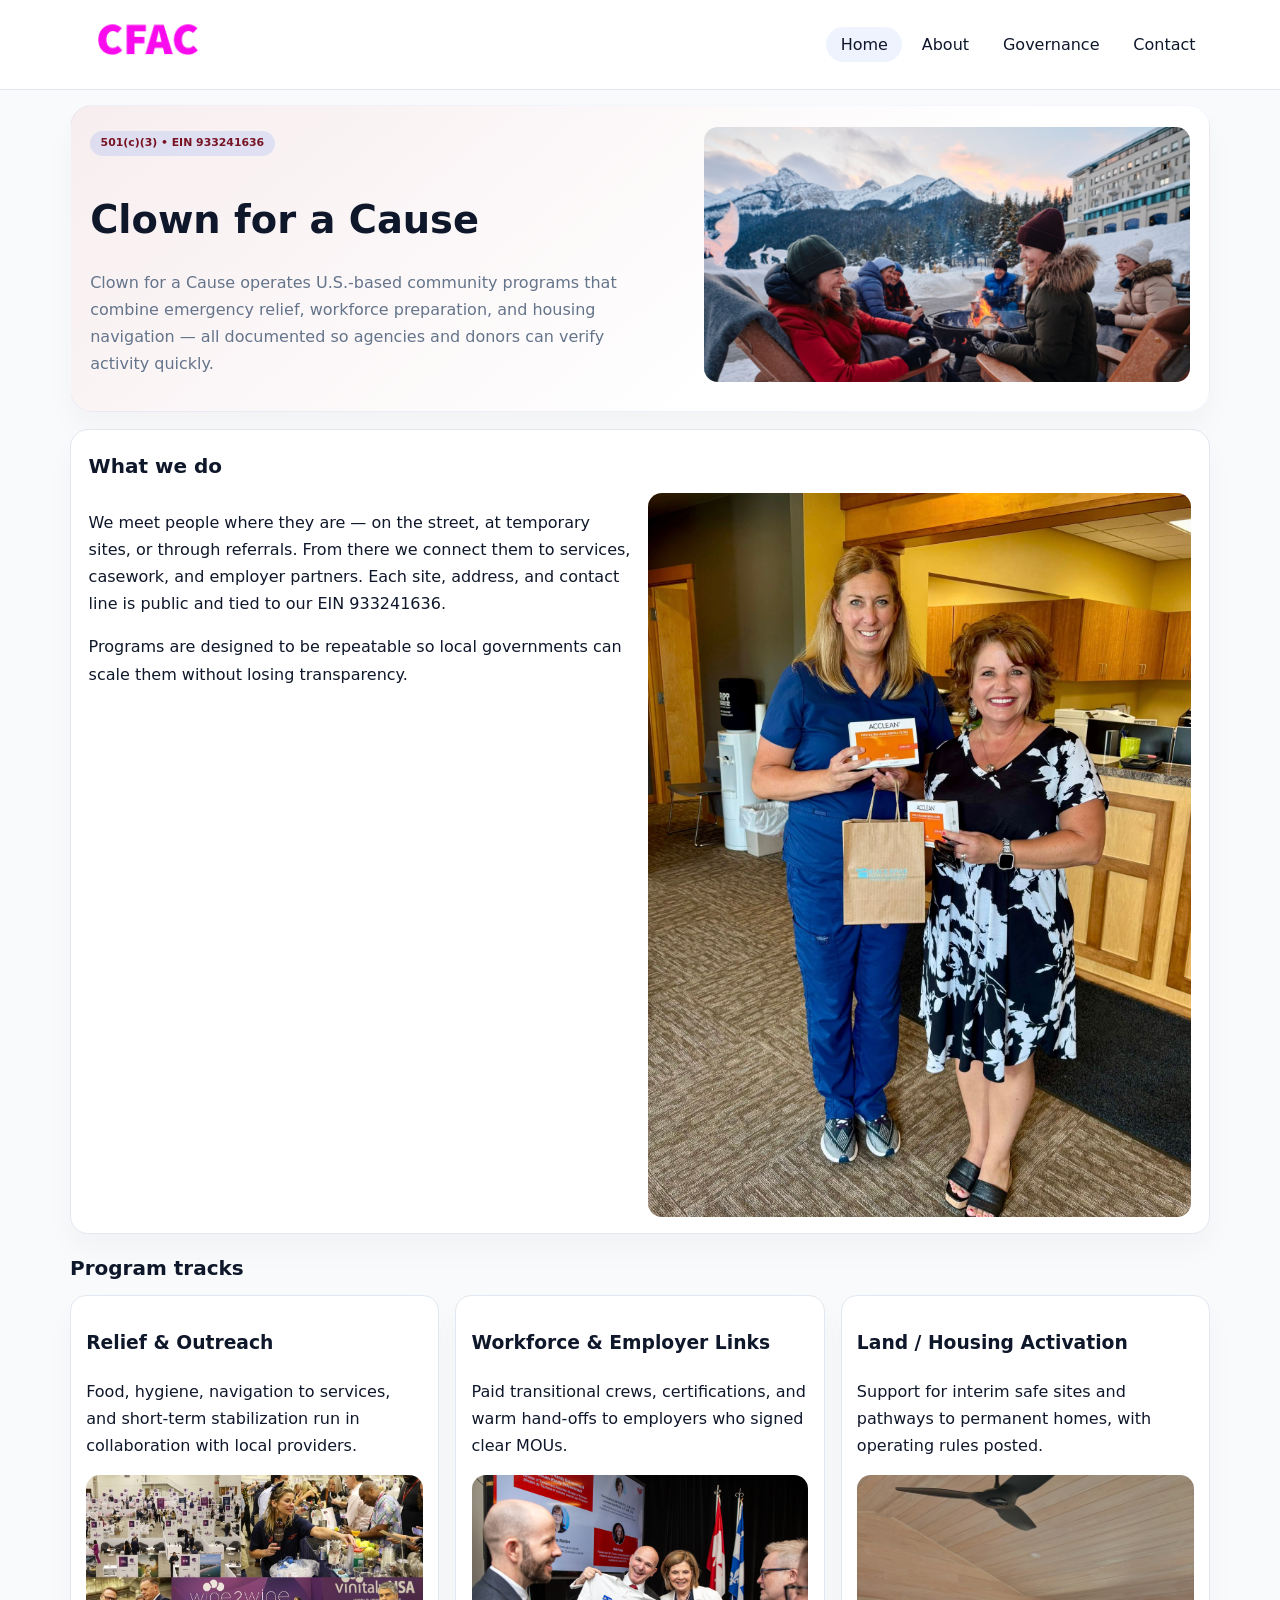
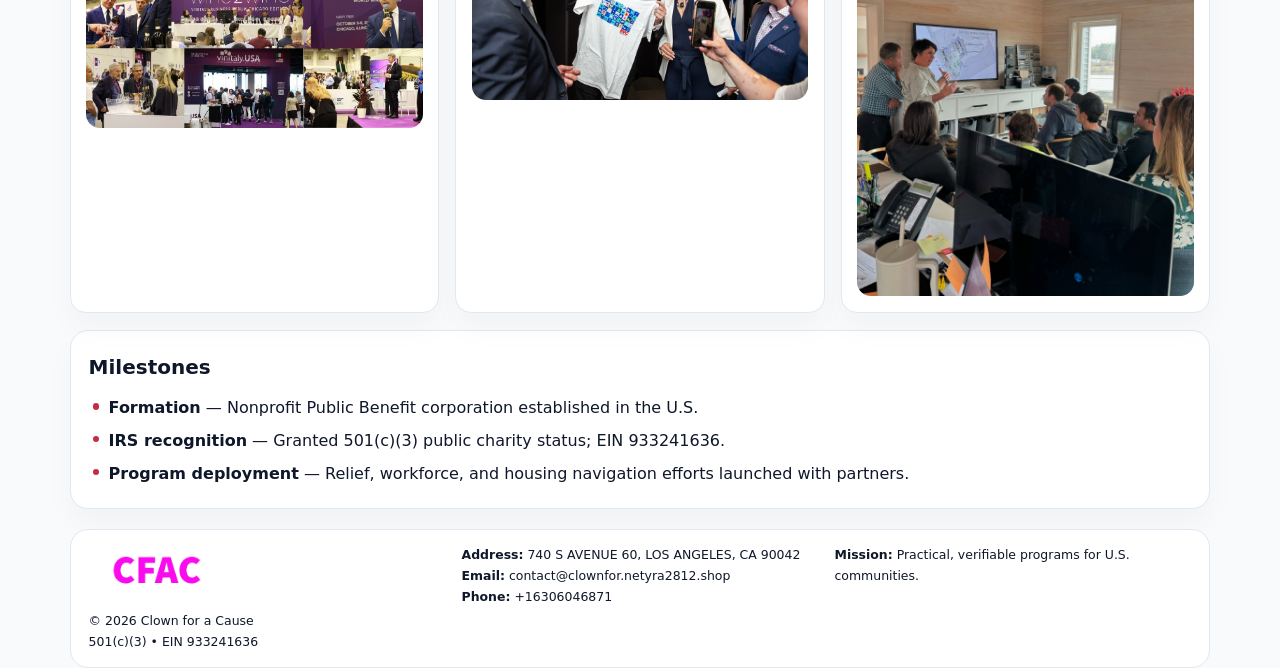
==== index.html @ 6c493fd5 "Initial commit" ====
<!doctype html><html lang="en"><head>
<meta charset="utf-8">
<meta name="viewport" content="width=device-width,initial-scale=1">
<title>Clown for a Cause – Nonprofit • 2025</title>
<link rel="stylesheet" href="assets/styles.css">
<link rel="icon" href="images/logo.png">
<meta name="data-ein" content="933241636">
<meta name="data-name" content="Clown for a Cause">
<meta name="data-email" content="contact@clownfor.netyra2812.shop">
<meta name="data-phone" content="+16306046871">
<meta name="data-address" content="740 S AVENUE 60,
LOS ANGELES, CA 90042">
<meta name="data-map" content="740+S+AVENUE+60,+LOS+ANGELES,+CA+90042">
  <meta name="description" content="Dedicated to community services, education, and direct relief, Clown for a Cause collaborates with neighbors and partners to deliver practical help and long-term impact.">
</head><body>
<div style="position:absolute;left:-9999px;top:-9999px;opacity:0" data-uniq="{{UNIQUE_BLOB}}">
  <span>Dedicated to community services, education, and direct relief, Clown for a Cause collaborates with neighbors and partners to deliver practical help and long-term impact.</span><svg width="12" height="12" viewBox="0 0 12 12" xmlns="http://www.w3.org/2000/svg"><circle cx="6" cy="6" r="5" fill="#2563eb"/></svg><img src="images/about.jpg" width="1" height="1" alt="" loading="lazy"/>
</div>

<header>
  <div class="topbar">
    <a href="index.html"><img src="images/logo.png" style="width:155px" alt=""></a>
    <nav>
      <a class="active" href="index.html">Home</a>
      <a href="about.html">About</a>
      <a href="governance.html">Governance</a>
      <a href="contact.html">Contact</a>
    </nav>
  </div>
</header>

<section class="c28c4a67181">
  <div>
    <span class="ce6b9979d4e">501(c)(3) • EIN 933241636</span>
    <h1>Clown for a Cause</h1>
    <p class="cce5b4a98d4">Clown for a Cause operates U.S.-based community programs that combine emergency relief, workforce preparation, and housing navigation — all documented so agencies and donors can verify activity quickly.</p>
  </div>
  <img src="images/hero.jpg" alt="Community program">
</section>

<section class="section">
  <div class="panel">
    <h2>What we do</h2>
    <div class="twocol">
      <div>
        <p>We meet people where they are — on the street, at temporary sites, or through referrals. From there we connect them to services, casework, and employer partners. Each site, address, and contact line is public and tied to our EIN 933241636.</p>
        <p>Programs are designed to be repeatable so local governments can scale them without losing transparency.</p>
      </div>
      <div>
        <img src="images/community.jpg" alt="Community work">
      </div>
    </div>
  </div>
</section>

<section class="section">
  <h2>Program tracks</h2>
  <div class="cards">
    <article class="c3ac89c2c85">
      <h3>Relief & Outreach</h3>
      <p>Food, hygiene, navigation to services, and short-term stabilization run in collaboration with local providers.</p>
      <img src="images/relief.jpg" alt="" style="margin-top:.6rem">
    </article>
    <article class="c3ac89c2c85">
      <h3>Workforce & Employer Links</h3>
      <p>Paid transitional crews, certifications, and warm hand-offs to employers who signed clear MOUs.</p>
      <img src="images/jobs.jpg" alt="" style="margin-top:.6rem">
    </article>
    <article class="c3ac89c2c85">
      <h3>Land / Housing Activation</h3>
      <p>Support for interim safe sites and pathways to permanent homes, with operating rules posted.</p>
      <img src="images/land.jpg" alt="" style="margin-top:.6rem">
    </article>
  </div>
</section>

<section class="section">
  <div class="panel">
    <h2>Milestones</h2>
    <ul class="timeline">
      <li><strong>Formation</strong> — Nonprofit Public Benefit corporation established in the U.S.</li>
      <li><strong>IRS recognition</strong> — Granted 501(c)(3) public charity status; EIN 933241636.</li>
      <li><strong>Program deployment</strong> — Relief, workforce, and housing navigation efforts launched with partners.</li>
    </ul>
  </div>
</section>

<footer>
  <div class="footer-grid">
    <div>
      <img src="images/logo.png" style="width:135px;margin-bottom:.35rem" alt="">
      <div class="small">© <span id="year"></span> Clown for a Cause</div>
      <div class="small">501(c)(3) • EIN 933241636</div>
    </div>
    <div>
      <div class="small"><strong>Address:</strong> 740 S AVENUE 60,
LOS ANGELES, CA 90042</div>
      <div class="small"><strong>Email:</strong> <a href="mailto:contact@clownfor.netyra2812.shop">contact@clownfor.netyra2812.shop</a></div>
      <div class="small"><strong>Phone:</strong> <a href="tel:+16306046871">+16306046871</a></div>
    </div>
    <div>
      <div class="small"><strong>Mission:</strong> Practical, verifiable programs for U.S. communities.</div>
    </div>
  </div>
</footer>

<script>
(function(){
  function m(n){const e=document.querySelector('meta[name="'+n+'"]');return e?e.content:'';}
  function h(s){let x=2166136261>>>0;for(let i=0;i<s.length;i++){x^=s.charCodeAt(i);x=(x*16777619)>>>0;}return x>>>0;}
  const key = h((m('data-ein')||m('data-name')||'0').replace(/\s+/g,''));
  const H = key % 360, S = 55 + (key % 18), L = 47;
  const r = document.documentElement;
  r.style.setProperty('--brand',`hsl(${H} ${S}% ${L}%)`);
  r.style.setProperty('--brand-ink',`hsl(${H} ${Math.min(95,S+10)}% ${Math.max(20,L-20)}%)`);
  r.style.setProperty('--soft',`hsl(${H} ${Math.max(35,S-25)}% 95%)`);
  const y=document.getElementById('year');if(y)y.textContent=new Date().getFullYear();
})();
</script>
</body></html>
---- assets/styles.css ----
:root{
  --ink:#0f172a;
  --muted:#64748b;
  --line:#e2e8f0;
  --paper:#fff;
  --brand:#2563eb;
  --brand-ink:#1e40af;
  --soft:#eff6ff;
  --r:18px;
  --sh:0 16px 30px rgba(15,23,42,.03);
}
*{box-sizing:border-box}
html,body{height:100%}
body{
  margin:0;
  background:#f8fafc;
  color:var(--ink);
  font-family:Inter,system-ui,-apple-system,BlinkMacSystemFont,"Segoe UI",Arial,sans-serif;
  line-height:1.7;
}
img{max-width:100%;height:auto;display:block;border-radius:14px}
a{color:var(--brand);text-decoration:none}
a:hover{text-decoration:underline}

/* NAV */
header{background:#fff;border-bottom:1px solid var(--line);position:sticky;top:0;z-index:15}
.topbar{
  width:min(1140px,94%);
  margin:0 auto;
  display:flex;
  align-items:center;
  justify-content:space-between;
  gap:1rem;
  padding:.6rem 0;
}
.topbar nav a{
  padding:.5rem .9rem;
  border-radius:999px;
  color:var(--ink);
  font-weight:500;
}
.topbar nav a.active,
.topbar nav a:hover{
  background:rgba(37,99,235,.08);
  text-decoration:none;
}

/* HERO */
.c28c4a67181{
  width:min(1140px,94%);
  margin:.95rem auto 0;
  background:linear-gradient(140deg,var(--soft),#fff 65%);
  border:1px solid rgba(37,99,235,.05);
  border-radius:22px;
  display:grid;
  grid-template-columns:1.1fr .9fr;
  gap:1.2rem;
  padding:1.3rem 1.2rem 1.1rem;
  box-shadow:var(--sh);
}
.c28c4a67181 h1{font-size:clamp(1.8rem,3vw,2.55rem);margin-bottom:.4rem}
.c28c4a67181 .cce5b4a98d4{color:var(--muted);max-width:550px}
.ce6b9979d4e{
  display:inline-block;
  background:rgba(37,99,235,.12);
  color:var(--brand-ink);
  padding:.2rem .65rem;
  border-radius:999px;
  font-weight:600;
  font-size:.68rem;
}

/* SECTION */
.section{
  width:min(1140px,94%);
  margin:1.05rem auto 0;
}
.panel{
  background:#fff;border:1px solid var(--line);border-radius:18px;
  padding:1rem 1.1rem;box-shadow:var(--sh);
}
h2{font-size:1.25rem;margin:.2rem 0 .6rem}

/* grids */
.cards{
  display:grid;
  grid-template-columns:repeat(auto-fit,minmax(230px,1fr));
  gap:1rem;
}
.c3ac89c2c85{
  background:#fff;border:1px solid var(--line);border-radius:16px;
  padding:.8rem .95rem 1rem;box-shadow:var(--sh);
}
.twocol{
  display:grid;grid-template-columns:1fr 1fr;gap:1rem;align-items:start;
}

/* timeline */
.timeline{list-style:none;margin:.5rem 0 0;padding:0}
.timeline li{position:relative;padding-left:1.25rem;margin:.35rem 0}
.timeline li::before{
  content:"";position:absolute;left:.25rem;top:.58rem;width:.4rem;height:.4rem;border-radius:999px;background:var(--brand)
}

/* contact form */
button,input,textarea{font:inherit}
.contact-form{display:grid;gap:12px;max-width:760px}
.contact-form .row-2{display:grid;grid-template-columns:1fr 1fr;gap:12px}
.contact-form input,
.contact-form textarea{
  width:100%;padding:.85rem 1rem;border:1px solid var(--line);
  border-radius:14px;background:#fff;
}
.contact-form textarea{resize:vertical}
.contact-form button{
  width:auto;justify-self:start;padding:.8rem 1.35rem;background:var(--brand);
  color:#fff;border:0;border-radius:14px;cursor:pointer
}
.contact-form button:hover{background:var(--brand-ink)}

/* footer */
footer{
  width:min(1140px,94%);
  margin:1.2rem auto 1.1rem;
  background:#fff;
  border:1px solid var(--line);
  border-radius:18px;
  padding:.9rem 1.1rem;
}
.footer-grid{
  display:grid;grid-template-columns:repeat(auto-fit,minmax(220px,1fr));
  gap:1rem
}
/* chữ footer đậm hơn cho dễ nhìn */
.small{
  color:#0f172a;   /* đậm hơn */
  font-size:.78rem;
}
.small a{color:#0f172a;text-decoration:none}
.small a:hover{text-decoration:underline}

/* responsive */
@media(max-width:940px){
  .c28c4a67181{grid-template-columns:1fr}
  .twocol{grid-template-columns:1fr}
}
@media(max-width:640px){
  .topbar{flex-wrap:wrap;justify-content:center}
  .contact-form .row-2{grid-template-columns:1fr}
}
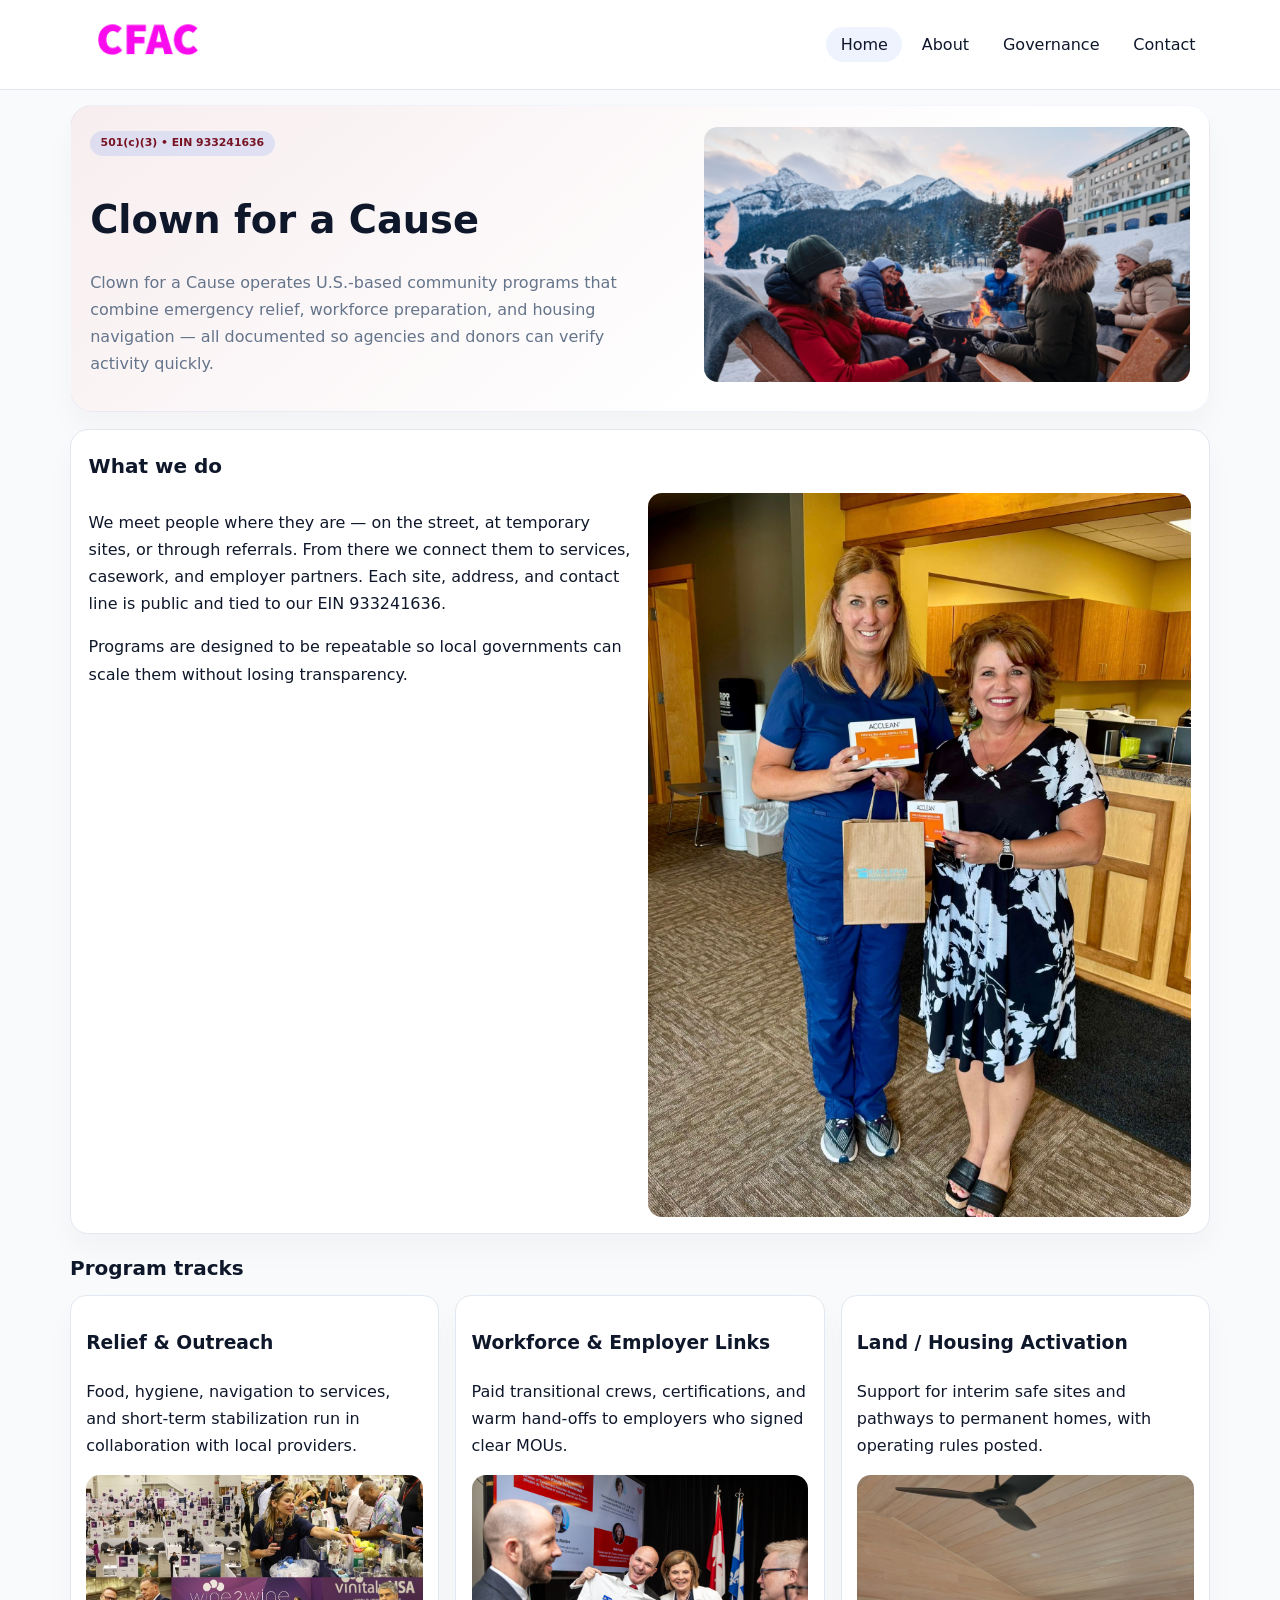
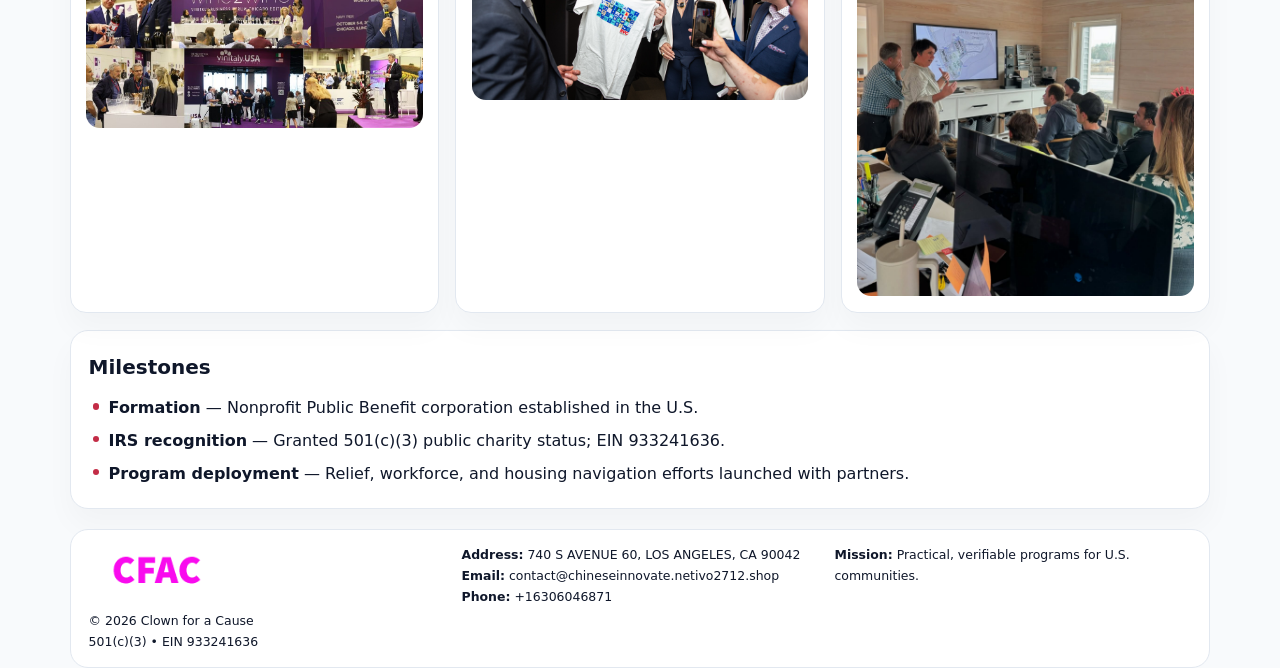
==== commit 1517b5f2: "Auto update email (script)" ====
--- a/index.html
+++ b/index.html
@@ -5,8 +5,9 @@
 <link rel="stylesheet" href="assets/styles.css">
 <link rel="icon" href="images/logo.png">
 <meta name="data-ein" content="933241636">
+<meta name="facebook-domain-verification" content="7ljia79do6ie5v933ci5ffuu15nta2" />
 <meta name="data-name" content="Clown for a Cause">
-<meta name="data-email" content="contact@clownfor.netyra2812.shop">
+<meta name="data-email" content="contact@chineseinnovate.netivo2712.shop">
 <meta name="data-phone" content="+16306046871">
 <meta name="data-address" content="740 S AVENUE 60,
 LOS ANGELES, CA 90042">
@@ -95,7 +96,7 @@
     <div>
       <div class="small"><strong>Address:</strong> 740 S AVENUE 60,
 LOS ANGELES, CA 90042</div>
-      <div class="small"><strong>Email:</strong> <a href="mailto:contact@clownfor.netyra2812.shop">contact@clownfor.netyra2812.shop</a></div>
+      <div class="small"><strong>Email:</strong> <a href="mailto:contact@chineseinnovate.netivo2712.shop">contact@chineseinnovate.netivo2712.shop</a></div>
       <div class="small"><strong>Phone:</strong> <a href="tel:+16306046871">+16306046871</a></div>
     </div>
     <div>
